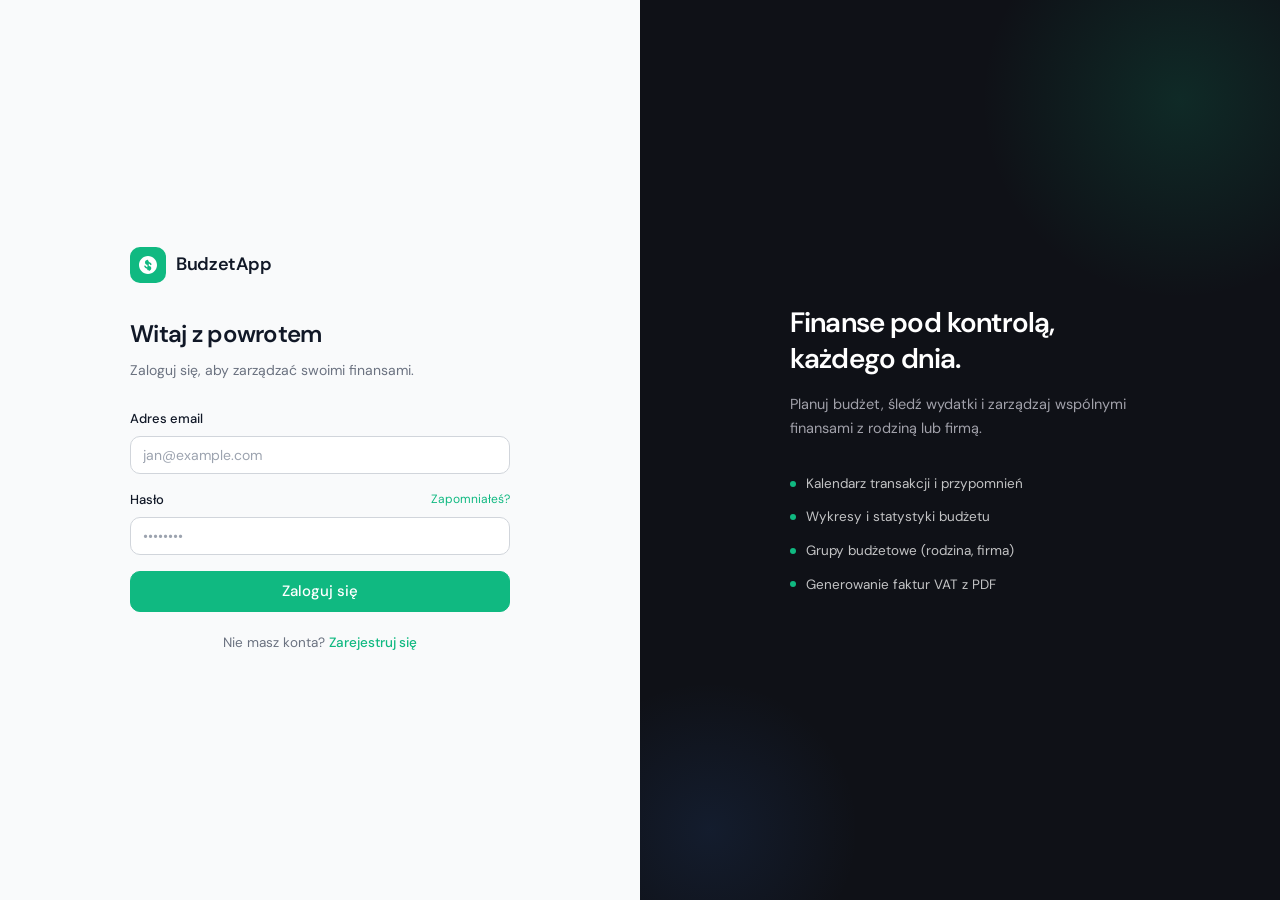
==== frontend/src/pages/budget.html @ df69fbf4 "Fix Redis, add Resend email, verify code flow, auth improvements" ====
<!DOCTYPE html>
<html lang="pl">
<head>
  <meta charset="UTF-8">
  <meta name="viewport" content="width=device-width, initial-scale=1.0">
  <title>Planer Budżetu — BudzetApp</title>
  <link rel="icon" href="data:,">
  <link rel="stylesheet" href="../css/main.css">
</head>
<body>
<div class="app-layout">
  <aside class="sidebar" id="sidebar"></aside>
  <main class="main-content">
    <div class="page-header">
      <div class="topbar">
        <div>
          <h1 class="page-title">Planer Budżetu</h1>
          <p class="page-subtitle" id="periodLabel">—</p>
        </div>
        <div class="topbar-actions">
          <select class="form-select" id="monthSel" style="width:auto;padding:7px 12px;font-size:13px"></select>
          <select class="form-select" id="yearSel"  style="width:auto;padding:7px 12px;font-size:13px"></select>
          <button class="btn btn-primary btn-sm" id="addTxBtn">+ Dodaj transakcję</button>
        </div>
      </div>
    </div>

    <div class="page-body page-enter">
      <!-- Summary row -->
      <div class="grid-3 mb-4">
        <div class="metric-card">
          <div class="metric-label">Przychody</div>
          <div class="metric-value positive" id="mIncome">—</div>
        </div>
        <div class="metric-card">
          <div class="metric-label">Wydatki</div>
          <div class="metric-value" id="mExpense">—</div>
        </div>
        <div class="metric-card">
          <div class="metric-label">Bilans</div>
          <div class="metric-value" id="mBalance">—</div>
        </div>
      </div>

      <div style="display:grid;grid-template-columns:1fr 280px;gap:16px;align-items:start">

        <!-- Transactions table -->
        <div class="card" style="padding:0;overflow:hidden">
          <div style="padding:16px 20px;display:flex;align-items:center;justify-content:space-between;border-bottom:1px solid var(--border)">
            <span class="card-title" style="margin:0">Transakcje</span>
            <div style="display:flex;gap:8px">
              <select class="form-select" id="filterType" style="width:auto;padding:6px 10px;font-size:12.5px">
                <option value="">Wszystkie</option>
                <option value="income">Przychody</option>
                <option value="expense">Wydatki</option>
              </select>
            </div>
          </div>
          <div class="table-wrapper">
            <table>
              <thead>
                <tr>
                  <th>Tytuł</th>
                  <th>Kategoria</th>
                  <th>Data</th>
                  <th style="text-align:right">Kwota</th>
                  <th></th>
                </tr>
              </thead>
              <tbody id="txTableBody">
                <tr><td colspan="5"><div class="loading-overlay"><div class="spinner"></div></div></td></tr>
              </tbody>
            </table>
          </div>
          <div id="txPagination" style="padding:12px 20px;border-top:1px solid var(--border);display:flex;align-items:center;justify-content:space-between;font-size:12.5px;color:var(--text-muted)"></div>
        </div>

        <!-- Right sidebar -->
        <div style="display:flex;flex-direction:column;gap:16px">

          <!-- Category chart -->
          <div class="card">
            <div class="card-title">Wydatki wg kategorii</div>
            <div id="catChart"></div>
          </div>

          <!-- Recurring -->
          <div class="card">
            <div style="display:flex;align-items:center;justify-content:space-between;margin-bottom:12px">
              <span class="card-title" style="margin:0">Cykliczne</span>
            </div>
            <div id="recurringList">
              <div class="loading-overlay" style="padding:20px"><div class="spinner"></div></div>
            </div>
          </div>

        </div>
      </div>
    </div>
  </main>
</div>

<!-- Transaction Modal (reuse from dashboard structure) -->
<div class="modal-overlay hidden" id="txModal">
  <div class="modal">
    <div class="modal-header">
      <span class="modal-title" id="txModalTitle">Nowa transakcja</span>
      <div class="modal-close" id="txModalClose">
        <svg viewBox="0 0 20 20" fill="currentColor"><path d="M6.28 5.22a.75.75 0 00-1.06 1.06L8.94 10l-3.72 3.72a.75.75 0 101.06 1.06L10 11.06l3.72 3.72a.75.75 0 101.06-1.06L11.06 10l3.72-3.72a.75.75 0 00-1.06-1.06L10 8.94 6.28 5.22z"/></svg>
      </div>
    </div>
    <form id="txForm">
      <div style="display:grid;grid-template-columns:1fr 1fr;gap:8px;margin-bottom:14px">
        <label style="cursor:pointer">
          <input type="radio" name="type" value="expense" checked style="display:none" id="typeExpense">
          <div id="typeBtnExpense" style="padding:9px;border-radius:var(--radius);border:2px solid var(--red);background:var(--red-light);color:var(--red-text);text-align:center;font-size:13px;font-weight:500">Wydatek</div>
        </label>
        <label style="cursor:pointer">
          <input type="radio" name="type" value="income" style="display:none" id="typeIncome">
          <div id="typeBtnIncome" style="padding:9px;border-radius:var(--radius);border:2px solid var(--border);background:white;color:var(--text-secondary);text-align:center;font-size:13px;font-weight:500">Przychód</div>
        </label>
      </div>
      <div style="display:flex;flex-direction:column;gap:11px">
        <div class="form-group">
          <label class="form-label">Tytuł</label>
          <input class="form-input" id="txTitle" type="text" required>
        </div>
        <div style="display:grid;grid-template-columns:1fr 1fr;gap:10px">
          <div class="form-group">
            <label class="form-label">Kwota</label>
            <div class="input-group">
              <input class="form-input" id="txAmount" type="number" min="0" step="0.01" style="text-align:right">
              <span class="input-group-suffix">PLN</span>
            </div>
          </div>
          <div class="form-group">
            <label class="form-label">Data</label>
            <input class="form-input" id="txDate" type="date">
          </div>
        </div>
        <div class="form-group">
          <label class="form-label">Kategoria</label>
          <select class="form-select" id="txCategory"><option value="">Bez kategorii</option></select>
        </div>
        <div class="form-group">
          <label class="form-label">Opis</label>
          <textarea class="form-textarea" id="txDesc" rows="2"></textarea>
        </div>
      </div>
      <div class="modal-footer">
        <button type="button" class="btn btn-danger btn-sm hidden" id="txDeleteBtn">Usuń</button>
        <button type="button" class="btn btn-secondary btn-sm" id="txCancelBtn">Anuluj</button>
        <button type="submit" class="btn btn-primary btn-sm" id="txSaveBtn">Zapisz</button>
      </div>
    </form>
  </div>
</div>

<script type="module">
import { renderSidebar } from '../js/sidebar.js';
import { txApi, budgetApi, categoriesApi, Auth } from '../js/api.js';
import {
  formatCurrency, formatDateShort, openModal, closeModal,
  setLoading, showSuccess, showError, confirmDialog, currentPeriod
} from '../js/utils.js';

if (!Auth.isLoggedIn()) { window.location.href = 'login.html'; }
renderSidebar('budget.html');

const { year: curYear, month: curMonth } = currentPeriod();
let page = 1, totalPages = 1;
let editingId = null;
let categories = [];

// ── Period selectors ─────────────────────────────────────────────
const monthSel = document.getElementById('monthSel');
const yearSel  = document.getElementById('yearSel');
const MONTHS   = ['Styczeń','Luty','Marzec','Kwiecień','Maj','Czerwiec',
                  'Lipiec','Sierpień','Wrzesień','Październik','Listopad','Grudzień'];

MONTHS.forEach((m, i) => {
  const o = new Option(m, i+1);
  if (i+1 === curMonth) o.selected = true;
  monthSel.appendChild(o);
});
for (let y = curYear; y >= curYear - 4; y--) {
  const o = new Option(y, y);
  if (y === curYear) o.selected = true;
  yearSel.appendChild(o);
}

monthSel.addEventListener('change', () => { page = 1; loadAll(); });
yearSel.addEventListener('change',  () => { page = 1; loadAll(); });
document.getElementById('filterType').addEventListener('change', () => { page = 1; loadAll(); });

function getParams() {
  return { year: +yearSel.value, month: +monthSel.value };
}

// ── Load data ────────────────────────────────────────────────────
async function loadAll() {
  const p = getParams();
  document.getElementById('periodLabel').textContent =
    `${MONTHS[p.month-1]} ${p.year}`;

  const type = document.getElementById('filterType').value;
  const txParams = { ...p, page, per_page: 20, ...(type && { type }) };

  const [summary, txs, cats, recurring] = await Promise.allSettled([
    budgetApi.summary(p),
    txApi.list(txParams),
    budgetApi.byCategory({ ...p, type: 'expense' }),
    budgetApi.recurring(),
  ]);

  if (summary.status   === 'fulfilled') renderMetrics(summary.value);
  if (txs.status       === 'fulfilled') renderTable(txs.value);
  if (cats.status      === 'fulfilled') renderCatChart(cats.value);
  if (recurring.status === 'fulfilled') renderRecurring(recurring.value);
}

function renderMetrics(s) {
  document.getElementById('mIncome').textContent  = formatCurrency(s.income_total);
  document.getElementById('mExpense').textContent = formatCurrency(s.expense_total);
  const b = document.getElementById('mBalance');
  b.textContent = formatCurrency(s.balance);
  b.className   = `metric-value ${s.balance >= 0 ? 'positive' : 'negative'}`;
}

function renderTable({ items, total, pages: tp }) {
  totalPages = tp || 1;
  const tbody = document.getElementById('txTableBody');
  if (!items?.length) {
    tbody.innerHTML = `<tr><td colspan="5"><div class="empty-state"><p class="empty-title">Brak transakcji</p><p class="empty-desc">Dodaj pierwszą transakcję w tym okresie.</p></div></td></tr>`;
    document.getElementById('txPagination').innerHTML = '';
    return;
  }
  tbody.innerHTML = items.map(tx => `
    <tr>
      <td>
        <div style="font-weight:500;font-size:13.5px">${tx.title}</div>
        ${tx.description ? `<div style="font-size:11.5px;color:var(--text-muted)">${tx.description}</div>` : ''}
        ${tx.is_recurring ? '<span class="badge badge-blue" style="font-size:10px;margin-top:2px">↺ cykliczna</span>' : ''}
      </td>
      <td><span style="font-size:12.5px;color:var(--text-secondary)">—</span></td>
      <td style="color:var(--text-secondary);font-size:12.5px">${formatDateShort(tx.date)}</td>
      <td class="cell-number" style="color:${tx.type === 'income' ? 'var(--green)' : 'var(--red)'}">
        ${tx.type === 'income' ? '+' : '-'}${formatCurrency(tx.amount)}
      </td>
      <td style="text-align:right">
        <button class="btn btn-ghost btn-icon btn-sm" onclick="editTx(${tx.id})" title="Edytuj">
          <svg width="14" height="14" viewBox="0 0 20 20" fill="currentColor"><path d="M5.433 13.917l1.262-3.155A4 4 0 017.58 9.42l6.92-6.918a2.121 2.121 0 013 3l-6.92 6.918c-.383.383-.84.685-1.343.886l-3.154 1.262a.5.5 0 01-.65-.65z"/><path d="M3.5 5.75c0-.69.56-1.25 1.25-1.25H10A.75.75 0 0010 3H4.75A2.75 2.75 0 002 5.75v9.5A2.75 2.75 0 004.75 18h9.5A2.75 2.75 0 0017 15.25V10a.75.75 0 00-1.5 0v5.25c0 .69-.56 1.25-1.25 1.25h-9.5c-.69 0-1.25-.56-1.25-1.25v-9.5z"/></svg>
        </button>
      </td>
    </tr>`).join('');

  document.getElementById('txPagination').innerHTML = `
    <span>Łącznie: <strong>${total}</strong></span>
    <div style="display:flex;gap:6px">
      <button class="btn btn-secondary btn-sm" onclick="changePage(-1)" ${page <= 1 ? 'disabled' : ''}>← Poprz.</button>
      <span style="padding:0 8px;line-height:28px">${page} / ${totalPages}</span>
      <button class="btn btn-secondary btn-sm" onclick="changePage(1)" ${page >= totalPages ? 'disabled' : ''}>Nast. →</button>
    </div>`;
}

window.changePage = (dir) => { page = Math.max(1, Math.min(totalPages, page + dir)); loadAll(); };

function renderCatChart(items) {
  const el = document.getElementById('catChart');
  if (!items?.length) { el.innerHTML = '<p class="text-muted text-sm">Brak wydatków</p>'; return; }
  el.innerHTML = items.slice(0,5).map(c => `
    <div style="margin-bottom:10px">
      <div style="display:flex;justify-content:space-between;margin-bottom:3px">
        <span style="font-size:12px;font-weight:500">${c.name}</span>
        <span style="font-size:11.5px;font-family:var(--font-mono);color:var(--text-secondary)">${formatCurrency(c.total)}</span>
      </div>
      <div class="progress-bar">
        <div class="progress-fill" style="width:${c.pct}%;background:${c.color||'var(--accent)'}"></div>
      </div>
    </div>`).join('');
}

function renderRecurring(items) {
  const el = document.getElementById('recurringList');
  if (!items?.length) { el.innerHTML = '<p class="text-muted text-sm">Brak cyklicznych</p>'; return; }
  el.innerHTML = items.slice(0,5).map(tx => `
    <div class="tx-item">
      <div style="flex:1;min-width:0">
        <div style="font-size:13px;font-weight:500;truncate">${tx.title}</div>
        <div style="font-size:11px;color:var(--text-muted)">${tx.recurrence_rule || 'cykliczna'}</div>
      </div>
      <div style="font-family:var(--font-mono);font-size:13px;color:${tx.type==='income'?'var(--green)':'var(--red)'}">
        ${formatCurrency(tx.amount)}
      </div>
    </div>`).join('');
}

// ── Categories for modal ──────────────────────────────────────────
async function loadCats() {
  try {
    categories = await categoriesApi.list();
    const sel = document.getElementById('txCategory');
    sel.innerHTML = '<option value="">Bez kategorii</option>' +
      categories.map(c => `<option value="${c.id}">${c.name}</option>`).join('');
  } catch {}
}

// ── Modal ─────────────────────────────────────────────────────────
const txModal = document.getElementById('txModal');
document.getElementById('addTxBtn').addEventListener('click', () => {
  editingId = null;
  document.getElementById('txModalTitle').textContent = 'Nowa transakcja';
  document.getElementById('txForm').reset();
  document.getElementById('txDeleteBtn').classList.add('hidden');
  document.getElementById('txDate').value = new Date().toISOString().slice(0,10);
  loadCats();
  openModal(txModal);
});

document.getElementById('txModalClose').addEventListener('click', () => closeModal(txModal));
document.getElementById('txCancelBtn').addEventListener('click',  () => closeModal(txModal));
txModal.addEventListener('click', e => { if (e.target === txModal) closeModal(txModal); });

window.editTx = async (id) => {
  editingId = id;
  await loadCats();
  try {
    const tx = (await txApi.list({ per_page: 1000 })).items?.find(t => t.id === id);
    if (!tx) return;
    document.getElementById('txModalTitle').textContent = 'Edytuj transakcję';
    document.getElementById('txTitle').value  = tx.title;
    document.getElementById('txAmount').value = tx.amount;
    document.getElementById('txDate').value   = tx.date?.slice(0,10) || '';
    document.getElementById('txDesc').value   = tx.description || '';
    document.getElementById('txCategory').value = tx.category_id || '';
    document.getElementById(tx.type === 'income' ? 'typeIncome' : 'typeExpense').checked = true;
    document.getElementById('txDeleteBtn').classList.remove('hidden');
    openModal(txModal);
  } catch {}
};

document.getElementById('txDeleteBtn').addEventListener('click', async () => {
  if (!editingId) return;
  const ok = await confirmDialog('Czy na pewno chcesz usunąć tę transakcję?', 'Usuń transakcję');
  if (!ok) return;
  try {
    await txApi.delete(editingId);
    showSuccess('Transakcja usunięta');
    closeModal(txModal);
    loadAll();
  } catch (e) { showError(e.message); }
});

document.getElementById('txForm').addEventListener('submit', async e => {
  e.preventDefault();
  const btn = document.getElementById('txSaveBtn');
  const type = document.querySelector('input[name="type"]:checked').value;
  const payload = {
    title: document.getElementById('txTitle').value.trim(),
    amount: document.getElementById('txAmount').value,
    type,
    date: document.getElementById('txDate').value || new Date().toISOString(),
    category_id: document.getElementById('txCategory').value || null,
    description: document.getElementById('txDesc').value.trim(),
  };
  if (!payload.title || !payload.amount) { showError('Wypełnij wymagane pola.'); return; }

  setLoading(btn, true);
  try {
    if (editingId) {
      await txApi.update(editingId, payload);
      showSuccess('Zaktualizowano!');
    } else {
      await txApi.create(payload);
      showSuccess('Dodano transakcję!');
    }
    closeModal(txModal);
    loadAll();
  } catch (err) { showError(err.message || 'Błąd zapisu'); }
  finally { setLoading(btn, false); }
});

// Type toggle
document.querySelectorAll('input[name="type"]').forEach(r => {
  r.addEventListener('change', () => {
    const ie = document.getElementById('typeExpense').checked;
    document.getElementById('typeBtnExpense').style.cssText = `padding:9px;border-radius:var(--radius);text-align:center;font-size:13px;font-weight:500;${ie?'border:2px solid var(--red);background:var(--red-light);color:var(--red-text)':'border:2px solid var(--border);background:white;color:var(--text-secondary)'}`;
    document.getElementById('typeBtnIncome').style.cssText  = `padding:9px;border-radius:var(--radius);text-align:center;font-size:13px;font-weight:500;${!ie?'border:2px solid var(--green);background:var(--green-light);color:var(--green-text)':'border:2px solid var(--border);background:white;color:var(--text-secondary)'}`;
  });
});

loadAll();
</script>
</body>
</html>
---- frontend/src/css/main.css ----
/* ============================================================
   BudzetApp — Design System
   Aesthetic: Refined dark sidebar + clean content
   Font: DM Sans (body) + DM Mono (numbers)
   ============================================================ */

@import url('https://fonts.googleapis.com/css2?family=DM+Sans:ital,opsz,wght@0,9..40,300;0,9..40,400;0,9..40,500;0,9..40,600;1,9..40,400&family=DM+Mono:wght@400;500&display=swap');

/* ── Variables ─────────────────────────────────────────────── */
:root {
  /* Sidebar */
  --sidebar-bg:       #0f1117;
  --sidebar-border:   rgba(255,255,255,0.07);
  --sidebar-text:     #a1a1aa;
  --sidebar-hover:    rgba(255,255,255,0.06);
  --sidebar-active:   rgba(16,185,129,0.15);
  --sidebar-active-text: #10b981;
  --sidebar-width:    224px;

  /* Content */
  --bg:               #f9fafb;
  --bg-card:          #ffffff;
  --bg-hover:         #f3f4f6;
  --bg-input:         #ffffff;

  /* Text */
  --text-primary:     #111827;
  --text-secondary:   #6b7280;
  --text-muted:       #9ca3af;
  --text-inverse:     #ffffff;

  /* Accent — emerald */
  --accent:           #10b981;
  --accent-hover:     #059669;
  --accent-light:     #d1fae5;
  --accent-text:      #065f46;

  /* Semantic */
  --green:            #10b981;
  --green-light:      #d1fae5;
  --green-text:       #065f46;
  --red:              #ef4444;
  --red-light:        #fee2e2;
  --red-text:         #991b1b;
  --amber:            #f59e0b;
  --amber-light:      #fef3c7;
  --amber-text:       #92400e;
  --blue:             #3b82f6;
  --blue-light:       #dbeafe;
  --blue-text:        #1e40af;

  /* Borders */
  --border:           #e5e7eb;
  --border-strong:    #d1d5db;

  /* Shadows */
  --shadow-sm:        0 1px 3px rgba(0,0,0,0.08), 0 1px 2px rgba(0,0,0,0.04);
  --shadow-md:        0 4px 6px rgba(0,0,0,0.07), 0 2px 4px rgba(0,0,0,0.04);
  --shadow-lg:        0 10px 25px rgba(0,0,0,0.1), 0 4px 10px rgba(0,0,0,0.05);

  /* Radius */
  --radius-sm:        6px;
  --radius:           10px;
  --radius-lg:        14px;
  --radius-xl:        20px;
  --radius-full:      9999px;

  /* Transitions */
  --transition:       all 0.18s cubic-bezier(0.4, 0, 0.2, 1);
  --transition-slow:  all 0.3s cubic-bezier(0.4, 0, 0.2, 1);

  /* Fonts */
  --font-body:        'DM Sans', sans-serif;
  --font-mono:        'DM Mono', 'Courier New', monospace;
}

/* ── Reset ─────────────────────────────────────────────────── */
*, *::before, *::after { box-sizing: border-box; margin: 0; padding: 0; }
html { font-size: 16px; -webkit-font-smoothing: antialiased; }
body {
  font-family: var(--font-body);
  background: var(--bg);
  color: var(--text-primary);
  line-height: 1.6;
  min-height: 100vh;
}
a { color: inherit; text-decoration: none; }
button { font-family: inherit; cursor: pointer; border: none; background: none; }
input, textarea, select { font-family: inherit; }
ul, ol { list-style: none; }
img { display: block; max-width: 100%; }

/* ── App Layout ─────────────────────────────────────────────── */
.app-layout {
  display: flex;
  min-height: 100vh;
}

/* ── Sidebar ─────────────────────────────────────────────────── */
.sidebar {
  width: var(--sidebar-width);
  background: var(--sidebar-bg);
  border-right: 1px solid var(--sidebar-border);
  display: flex;
  flex-direction: column;
  position: fixed;
  top: 0; left: 0;
  height: 100vh;
  z-index: 100;
  overflow-y: auto;
  transition: transform 0.25s ease;
}

.sidebar-logo {
  padding: 20px 20px 16px;
  border-bottom: 1px solid var(--sidebar-border);
}

.sidebar-logo-mark {
  display: flex;
  align-items: center;
  gap: 10px;
}

.sidebar-logo-icon {
  width: 32px; height: 32px;
  background: var(--accent);
  border-radius: 8px;
  display: flex; align-items: center; justify-content: center;
  flex-shrink: 0;
}

.sidebar-logo-icon svg { width: 18px; height: 18px; color: white; }

.sidebar-logo-text {
  font-size: 15px;
  font-weight: 600;
  color: white;
  letter-spacing: -0.01em;
}

.sidebar-logo-sub {
  font-size: 11px;
  color: var(--sidebar-text);
  margin-top: 1px;
}

.sidebar-nav {
  flex: 1;
  padding: 12px 10px;
  display: flex;
  flex-direction: column;
  gap: 2px;
}

.sidebar-section-label {
  font-size: 10px;
  font-weight: 600;
  letter-spacing: 0.08em;
  text-transform: uppercase;
  color: rgba(255,255,255,0.25);
  padding: 12px 10px 4px;
}

.nav-item {
  display: flex;
  align-items: center;
  gap: 10px;
  padding: 9px 10px;
  border-radius: var(--radius-sm);
  color: var(--sidebar-text);
  font-size: 13.5px;
  font-weight: 400;
  transition: var(--transition);
  cursor: pointer;
  position: relative;
}

.nav-item:hover {
  background: var(--sidebar-hover);
  color: rgba(255,255,255,0.85);
}

.nav-item.active {
  background: var(--sidebar-active);
  color: var(--sidebar-active-text);
  font-weight: 500;
}

.nav-item.active::before {
  content: '';
  position: absolute;
  left: 0; top: 4px; bottom: 4px;
  width: 3px;
  background: var(--accent);
  border-radius: 0 3px 3px 0;
}

.nav-icon {
  width: 18px; height: 18px;
  flex-shrink: 0;
  opacity: 0.7;
}

.nav-item.active .nav-icon,
.nav-item:hover .nav-icon { opacity: 1; }

.nav-badge {
  margin-left: auto;
  background: var(--accent);
  color: white;
  font-size: 10px;
  font-weight: 600;
  padding: 1px 6px;
  border-radius: var(--radius-full);
  min-width: 18px;
  text-align: center;
}

/* Sidebar footer */
.sidebar-footer {
  padding: 12px 10px;
  border-top: 1px solid var(--sidebar-border);
}

.sidebar-user {
  display: flex;
  align-items: center;
  gap: 10px;
  padding: 8px 10px;
  border-radius: var(--radius-sm);
  cursor: pointer;
  transition: var(--transition);
}

.sidebar-user:hover { background: var(--sidebar-hover); }

.avatar {
  width: 32px; height: 32px;
  border-radius: 50%;
  background: var(--accent);
  color: white;
  font-size: 12px;
  font-weight: 600;
  display: flex; align-items: center; justify-content: center;
  flex-shrink: 0;
  font-family: var(--font-body);
}

.avatar-lg {
  width: 44px; height: 44px;
  font-size: 16px;
}

.sidebar-user-info { flex: 1; min-width: 0; }

.sidebar-user-name {
  font-size: 13px;
  font-weight: 500;
  color: white;
  white-space: nowrap;
  overflow: hidden;
  text-overflow: ellipsis;
}

.sidebar-user-role {
  font-size: 11px;
  color: var(--sidebar-text);
}

/* ── Main Content ────────────────────────────────────────────── */
.main-content {
  flex: 1;
  margin-left: var(--sidebar-width);
  min-height: 100vh;
  display: flex;
  flex-direction: column;
}

.page-header {
  padding: 28px 32px 0;
}

.page-title {
  font-size: 22px;
  font-weight: 600;
  color: var(--text-primary);
  letter-spacing: -0.02em;
}

.page-subtitle {
  font-size: 13.5px;
  color: var(--text-secondary);
  margin-top: 2px;
}

.page-body {
  padding: 24px 32px 40px;
  flex: 1;
}

/* ── Cards ───────────────────────────────────────────────────── */
.card {
  background: var(--bg-card);
  border: 1px solid var(--border);
  border-radius: var(--radius-lg);
  padding: 20px;
  box-shadow: var(--shadow-sm);
}

.card-title {
  font-size: 13px;
  font-weight: 600;
  color: var(--text-primary);
  margin-bottom: 16px;
  letter-spacing: -0.01em;
}

/* Metric cards */
.metric-card {
  background: var(--bg-card);
  border: 1px solid var(--border);
  border-radius: var(--radius-lg);
  padding: 18px 20px;
  box-shadow: var(--shadow-sm);
}

.metric-label {
  font-size: 12px;
  font-weight: 500;
  color: var(--text-secondary);
  letter-spacing: 0.02em;
  text-transform: uppercase;
}

.metric-value {
  font-family: var(--font-mono);
  font-size: 26px;
  font-weight: 500;
  color: var(--text-primary);
  margin-top: 6px;
  letter-spacing: -0.02em;
}

.metric-value.positive { color: var(--green); }
.metric-value.negative { color: var(--red); }

.metric-delta {
  font-size: 12px;
  margin-top: 6px;
  display: flex;
  align-items: center;
  gap: 4px;
}

.metric-delta.up   { color: var(--green-text); }
.metric-delta.down { color: var(--red-text); }
.metric-delta.neutral { color: var(--text-muted); }

/* ── Grid ───────────────────────────────────────────────────── */
.grid-2 { display: grid; grid-template-columns: repeat(2, minmax(0,1fr)); gap: 16px; }
.grid-3 { display: grid; grid-template-columns: repeat(3, minmax(0,1fr)); gap: 16px; }
.grid-4 { display: grid; grid-template-columns: repeat(4, minmax(0,1fr)); gap: 16px; }
.grid-auto { display: grid; grid-template-columns: repeat(auto-fit, minmax(200px,1fr)); gap: 16px; }

/* ── Buttons ────────────────────────────────────────────────── */
.btn {
  display: inline-flex;
  align-items: center;
  gap: 7px;
  padding: 9px 16px;
  border-radius: var(--radius);
  font-size: 13.5px;
  font-weight: 500;
  transition: var(--transition);
  cursor: pointer;
  border: 1px solid transparent;
  line-height: 1;
  white-space: nowrap;
  font-family: var(--font-body);
}

.btn:active { transform: scale(0.98); }

.btn-primary {
  background: var(--accent);
  color: white;
  border-color: var(--accent);
}
.btn-primary:hover { background: var(--accent-hover); border-color: var(--accent-hover); }

.btn-secondary {
  background: white;
  color: var(--text-primary);
  border-color: var(--border-strong);
}
.btn-secondary:hover { background: var(--bg-hover); }

.btn-danger {
  background: var(--red-light);
  color: var(--red-text);
  border-color: transparent;
}
.btn-danger:hover { background: #fca5a5; }

.btn-ghost {
  background: transparent;
  color: var(--text-secondary);
}
.btn-ghost:hover { background: var(--bg-hover); color: var(--text-primary); }

.btn-sm { padding: 6px 12px; font-size: 12.5px; border-radius: var(--radius-sm); }
.btn-lg { padding: 12px 22px; font-size: 15px; }
.btn-full { width: 100%; justify-content: center; }
.btn-icon { padding: 8px; border-radius: var(--radius-sm); }

.btn svg { width: 15px; height: 15px; }

/* ── Forms ──────────────────────────────────────────────────── */
.form-group { display: flex; flex-direction: column; gap: 6px; }
.form-label {
  font-size: 13px;
  font-weight: 500;
  color: var(--text-primary);
}
.form-label .required { color: var(--red); margin-left: 2px; }

.form-input,
.form-select,
.form-textarea {
  width: 100%;
  padding: 9px 12px;
  border: 1px solid var(--border-strong);
  border-radius: var(--radius);
  font-size: 14px;
  font-family: var(--font-body);
  color: var(--text-primary);
  background: var(--bg-input);
  transition: var(--transition);
  outline: none;
  appearance: none;
}

.form-input:focus,
.form-select:focus,
.form-textarea:focus {
  border-color: var(--accent);
  box-shadow: 0 0 0 3px rgba(16,185,129,0.12);
}

.form-input::placeholder { color: var(--text-muted); }
.form-textarea { resize: vertical; min-height: 80px; }
.form-hint { font-size: 12px; color: var(--text-muted); }
.form-error { font-size: 12px; color: var(--red); }

/* Amount input with currency */
.input-group {
  display: flex;
  border: 1px solid var(--border-strong);
  border-radius: var(--radius);
  overflow: hidden;
  transition: var(--transition);
}
.input-group:focus-within {
  border-color: var(--accent);
  box-shadow: 0 0 0 3px rgba(16,185,129,0.12);
}
.input-group-prefix,
.input-group-suffix {
  padding: 9px 12px;
  background: var(--bg);
  color: var(--text-secondary);
  font-size: 13px;
  border-right: 1px solid var(--border);
  display: flex; align-items: center;
  white-space: nowrap;
}
.input-group-suffix { border-right: none; border-left: 1px solid var(--border); }
.input-group .form-input {
  border: none;
  border-radius: 0;
  box-shadow: none;
}
.input-group .form-input:focus { box-shadow: none; }

/* ── Tables ─────────────────────────────────────────────────── */
.table-wrapper { overflow-x: auto; }
table { width: 100%; border-collapse: collapse; }
thead th {
  padding: 10px 12px;
  text-align: left;
  font-size: 11.5px;
  font-weight: 600;
  text-transform: uppercase;
  letter-spacing: 0.06em;
  color: var(--text-secondary);
  border-bottom: 1px solid var(--border);
}
tbody td {
  padding: 12px;
  font-size: 13.5px;
  border-bottom: 1px solid var(--bg);
  vertical-align: middle;
}
tbody tr:last-child td { border-bottom: none; }
tbody tr:hover td { background: var(--bg); }
tbody tr { transition: background 0.1s; }

/* Number cells */
.cell-number {
  font-family: var(--font-mono);
  font-size: 13px;
  text-align: right;
}

/* ── Badges / Pills ──────────────────────────────────────────── */
.badge {
  display: inline-flex;
  align-items: center;
  gap: 4px;
  padding: 3px 8px;
  border-radius: var(--radius-full);
  font-size: 11.5px;
  font-weight: 500;
  line-height: 1.4;
}

.badge-green  { background: var(--green-light);  color: var(--green-text); }
.badge-red    { background: var(--red-light);    color: var(--red-text); }
.badge-amber  { background: var(--amber-light);  color: var(--amber-text); }
.badge-blue   { background: var(--blue-light);   color: var(--blue-text); }
.badge-gray   { background: var(--bg); color: var(--text-secondary); border: 1px solid var(--border); }

/* ── Modal ──────────────────────────────────────────────────── */
.modal-overlay {
  position: fixed;
  inset: 0;
  background: rgba(0,0,0,0.45);
  z-index: 1000;
  display: flex;
  align-items: center;
  justify-content: center;
  padding: 20px;
  opacity: 0;
  transition: opacity 0.2s ease;
}

.modal-overlay.open { opacity: 1; }

.modal {
  background: white;
  border-radius: var(--radius-xl);
  padding: 24px;
  width: 100%;
  max-width: 480px;
  box-shadow: var(--shadow-lg);
  transform: translateY(12px) scale(0.98);
  transition: transform 0.2s ease;
  max-height: 90vh;
  overflow-y: auto;
}

.modal-overlay.open .modal { transform: translateY(0) scale(1); }

.modal-lg { max-width: 640px; }

.modal-header {
  display: flex;
  align-items: center;
  justify-content: space-between;
  margin-bottom: 20px;
}

.modal-title {
  font-size: 16px;
  font-weight: 600;
  letter-spacing: -0.02em;
}

.modal-close {
  width: 28px; height: 28px;
  border-radius: 50%;
  display: flex; align-items: center; justify-content: center;
  color: var(--text-secondary);
  transition: var(--transition);
  cursor: pointer;
}
.modal-close:hover { background: var(--bg-hover); color: var(--text-primary); }
.modal-close svg { width: 16px; height: 16px; }

.modal-footer {
  display: flex;
  gap: 10px;
  justify-content: flex-end;
  margin-top: 20px;
  padding-top: 16px;
  border-top: 1px solid var(--border);
}

/* ── Toast ──────────────────────────────────────────────────── */
.toast-container {
  position: fixed;
  bottom: 24px;
  right: 24px;
  z-index: 2000;
  display: flex;
  flex-direction: column;
  gap: 8px;
}

.toast {
  display: flex;
  align-items: center;
  gap: 10px;
  padding: 12px 16px;
  background: var(--sidebar-bg);
  color: white;
  border-radius: var(--radius);
  box-shadow: var(--shadow-lg);
  font-size: 13.5px;
  min-width: 260px;
  max-width: 360px;
  animation: toastIn 0.25s ease forwards;
  border-left: 3px solid var(--accent);
}

.toast.error  { border-left-color: var(--red); }
.toast.warning{ border-left-color: var(--amber); }
.toast.success{ border-left-color: var(--green); }

.toast-icon { width: 16px; height: 16px; flex-shrink: 0; }

@keyframes toastIn {
  from { transform: translateX(20px); opacity: 0; }
  to   { transform: translateX(0);    opacity: 1; }
}

@keyframes toastOut {
  to { transform: translateX(20px); opacity: 0; }
}

/* ── Page Transitions ────────────────────────────────────────── */
.page-enter {
  animation: pageEnter 0.22s ease forwards;
}

@keyframes pageEnter {
  from { opacity: 0; transform: translateY(8px); }
  to   { opacity: 1; transform: translateY(0); }
}

/* ── Empty State ─────────────────────────────────────────────── */
.empty-state {
  display: flex;
  flex-direction: column;
  align-items: center;
  justify-content: center;
  padding: 48px 20px;
  text-align: center;
  color: var(--text-muted);
}

.empty-icon {
  width: 48px; height: 48px;
  margin-bottom: 12px;
  opacity: 0.4;
}

.empty-title {
  font-size: 15px;
  font-weight: 500;
  color: var(--text-secondary);
  margin-bottom: 4px;
}

.empty-desc {
  font-size: 13px;
  max-width: 280px;
  margin-bottom: 20px;
}

/* ── Divider ─────────────────────────────────────────────────── */
.divider {
  height: 1px;
  background: var(--border);
  margin: 16px 0;
}

/* ── Loading Spinner ─────────────────────────────────────────── */
.spinner {
  width: 20px; height: 20px;
  border: 2px solid var(--border);
  border-top-color: var(--accent);
  border-radius: 50%;
  animation: spin 0.7s linear infinite;
  display: inline-block;
}

@keyframes spin { to { transform: rotate(360deg); } }

.loading-overlay {
  display: flex;
  align-items: center;
  justify-content: center;
  padding: 48px;
}

/* ── Topbar ──────────────────────────────────────────────────── */
.topbar {
  display: flex;
  align-items: center;
  justify-content: space-between;
  margin-bottom: 24px;
}

.topbar-actions {
  display: flex;
  align-items: center;
  gap: 10px;
}

/* ── Period Selector ──────────────────────────────────────────── */
.period-tabs {
  display: flex;
  background: var(--bg);
  border: 1px solid var(--border);
  border-radius: var(--radius);
  padding: 3px;
  gap: 2px;
}

.period-tab {
  padding: 5px 12px;
  border-radius: calc(var(--radius) - 2px);
  font-size: 12.5px;
  font-weight: 500;
  color: var(--text-secondary);
  cursor: pointer;
  transition: var(--transition);
}

.period-tab.active {
  background: white;
  color: var(--text-primary);
  box-shadow: var(--shadow-sm);
}

.period-tab:hover:not(.active) { color: var(--text-primary); }

/* ── Search ──────────────────────────────────────────────────── */
.search-box {
  position: relative;
}

.search-box svg {
  position: absolute;
  left: 10px;
  top: 50%;
  transform: translateY(-50%);
  width: 15px; height: 15px;
  color: var(--text-muted);
  pointer-events: none;
}

.search-box input {
  padding-left: 34px;
  min-width: 220px;
}

/* ── Transaction list item ────────────────────────────────────── */
.tx-item {
  display: flex;
  align-items: center;
  gap: 12px;
  padding: 10px 0;
  border-bottom: 1px solid var(--bg);
}
.tx-item:last-child { border-bottom: none; }

.tx-icon {
  width: 36px; height: 36px;
  border-radius: 10px;
  display: flex; align-items: center; justify-content: center;
  flex-shrink: 0;
  font-size: 16px;
}

.tx-info { flex: 1; min-width: 0; }
.tx-title { font-size: 13.5px; font-weight: 500; truncate; }
.tx-meta  { font-size: 12px; color: var(--text-muted); margin-top: 1px; }

.tx-amount {
  font-family: var(--font-mono);
  font-size: 14px;
  font-weight: 500;
  white-space: nowrap;
}

.tx-amount.income  { color: var(--green); }
.tx-amount.expense { color: var(--red); }

/* ── Mini bar chart ──────────────────────────────────────────── */
.bar-chart {
  display: flex;
  align-items: flex-end;
  gap: 5px;
  height: 64px;
}

.bar-group {
  flex: 1;
  display: flex;
  flex-direction: column;
  align-items: center;
  gap: 3px;
  height: 100%;
  justify-content: flex-end;
}

.bar-pair {
  display: flex;
  align-items: flex-end;
  gap: 2px;
  flex: 1;
  width: 100%;
  justify-content: center;
}

.bar {
  width: 8px;
  border-radius: 3px 3px 0 0;
  min-height: 2px;
  transition: height 0.4s ease;
}
.bar.income  { background: var(--green); }
.bar.expense { background: var(--red); opacity: 0.7; }

.bar-label {
  font-size: 9px;
  color: var(--text-muted);
  text-align: center;
}

/* ── Progress bar ───────────────────────────────────────────── */
.progress-bar {
  height: 6px;
  background: var(--bg);
  border-radius: var(--radius-full);
  overflow: hidden;
}
.progress-fill {
  height: 100%;
  border-radius: var(--radius-full);
  transition: width 0.5s ease;
}

/* ── Responsive ──────────────────────────────────────────────── */
@media (max-width: 768px) {
  .sidebar {
    transform: translateX(-100%);
  }
  .sidebar.open {
    transform: translateX(0);
  }
  .main-content {
    margin-left: 0;
  }
  .page-body { padding: 16px; }
  .page-header { padding: 20px 16px 0; }
  .grid-4 { grid-template-columns: repeat(2, 1fr); }
  .grid-3 { grid-template-columns: repeat(1, 1fr); }
}

/* ── Scrollbar ────────────────────────────────────────────────── */
::-webkit-scrollbar { width: 6px; height: 6px; }
::-webkit-scrollbar-track { background: transparent; }
::-webkit-scrollbar-thumb { background: var(--border-strong); border-radius: 3px; }
::-webkit-scrollbar-thumb:hover { background: var(--text-muted); }

/* ── Utility ─────────────────────────────────────────────────── */
.flex { display: flex; }
.flex-1 { flex: 1; }
.items-center { align-items: center; }
.justify-between { justify-content: space-between; }
.gap-2 { gap: 8px; }
.gap-3 { gap: 12px; }
.gap-4 { gap: 16px; }
.mt-2 { margin-top: 8px; }
.mt-4 { margin-top: 16px; }
.mt-6 { margin-top: 24px; }
.mb-4 { margin-bottom: 16px; }
.text-sm { font-size: 12.5px; }
.text-muted { color: var(--text-muted); }
.text-right { text-align: right; }
.font-mono { font-family: var(--font-mono); }
.font-medium { font-weight: 500; }
.truncate { overflow: hidden; text-overflow: ellipsis; white-space: nowrap; }
.hidden { display: none !important; }
.sr-only { position: absolute; width: 1px; height: 1px; overflow: hidden; clip: rect(0,0,0,0); }
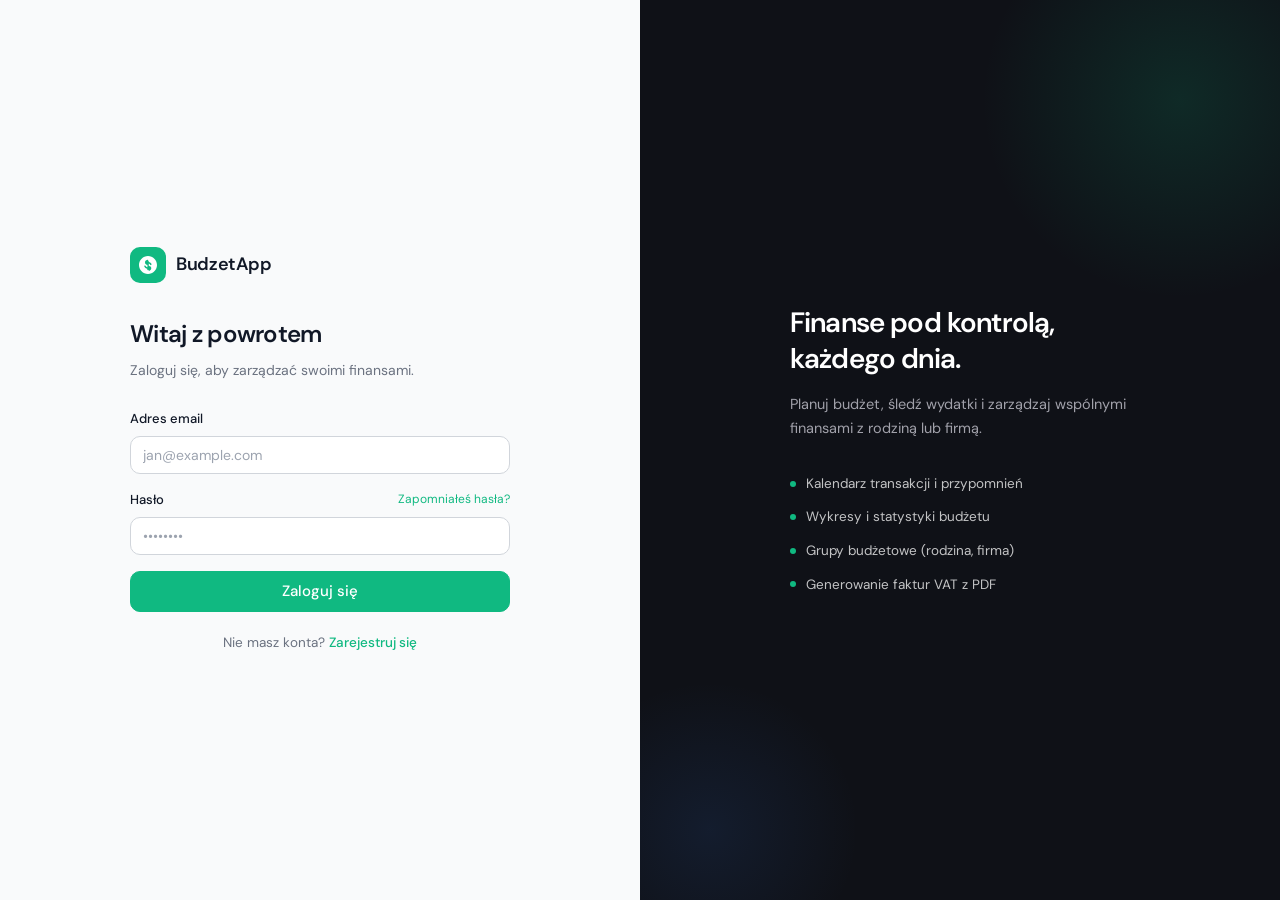
==== commit f4202d29: "Cleanup: remove old archives, update README, security hardening" ====
--- a/frontend/src/pages/budget.html
+++ b/frontend/src/pages/budget.html
@@ -4,8 +4,9 @@
   <meta charset="UTF-8">
   <meta name="viewport" content="width=device-width, initial-scale=1.0">
   <title>Planer Budżetu — BudzetApp</title>
-  <link rel="icon" href="data:,">
+  <link rel="icon" href="../favicon.svg" type="image/svg+xml">
   <link rel="stylesheet" href="../css/main.css">
+  <script src="../js/init.js"></script>
 </head>
 <body>
 <div class="app-layout">
@@ -97,6 +98,8 @@
         </div>
       </div>
     </div>
+
+    <footer style="padding:14px 32px;font-size:11.5px;color:var(--text-muted);border-top:1px solid var(--border);margin-top:auto;text-align:center">⚠️ Projekt edukacyjny — twórcy nie ponoszą odpowiedzialności za szkody wyrządzone poprzez użytkowanie tej aplikacji.</footer>
   </main>
 </div>
 
@@ -145,6 +148,26 @@
         <div class="form-group">
           <label class="form-label">Opis</label>
           <textarea class="form-textarea" id="txDesc" rows="2"></textarea>
+        </div>
+        <!-- Cykliczne -->
+        <label style="display:flex;align-items:center;gap:8px;cursor:pointer;font-size:13.5px;color:var(--text-secondary)">
+          <input type="checkbox" id="txRecurring">
+          <span>Transakcja cykliczna</span>
+        </label>
+        <div id="recurringOpts" style="display:none;display:grid;grid-template-columns:1fr 1fr;gap:10px">
+          <div class="form-group">
+            <label class="form-label">Częstotliwość</label>
+            <select class="form-select" id="txRecurrenceRule">
+              <option value="monthly">Miesięczna</option>
+              <option value="weekly">Tygodniowa</option>
+              <option value="yearly">Roczna</option>
+              <option value="daily">Codzienna</option>
+            </select>
+          </div>
+          <div class="form-group">
+            <label class="form-label">Godzina wykonania</label>
+            <input class="form-input" type="time" id="txRecurrenceTime" value="09:00">
+          </div>
         </div>
       </div>
       <div class="modal-footer">
@@ -289,11 +312,29 @@
         <div style="font-size:13px;font-weight:500;truncate">${tx.title}</div>
         <div style="font-size:11px;color:var(--text-muted)">${tx.recurrence_rule || 'cykliczna'}</div>
       </div>
-      <div style="font-family:var(--font-mono);font-size:13px;color:${tx.type==='income'?'var(--green)':'var(--red)'}">
-        ${formatCurrency(tx.amount)}
+      <div style="display:flex;align-items:center;gap:8px">
+        <div style="font-family:var(--font-mono);font-size:13px;color:${tx.type==='income'?'var(--green)':'var(--red)'}">
+          ${formatCurrency(tx.amount)}
+        </div>
+        <button class="btn btn-ghost btn-icon btn-sm" title="Usuń cykliczność"
+          onclick="removeRecurring(${tx.id})" style="color:var(--text-muted)">
+          <svg width="13" height="13" viewBox="0 0 20 20" fill="currentColor">
+            <path d="M6.28 5.22a.75.75 0 00-1.06 1.06L8.94 10l-3.72 3.72a.75.75 0 101.06 1.06L10 11.06l3.72 3.72a.75.75 0 101.06-1.06L11.06 10l3.72-3.72a.75.75 0 00-1.06-1.06L10 8.94 6.28 5.22z"/>
+          </svg>
+        </button>
       </div>
     </div>`).join('');
 }
+
+window.removeRecurring = async (id) => {
+  const ok = await confirmDialog('Usunąć cykliczność tej transakcji?', 'Usuń cykliczność');
+  if (!ok) return;
+  try {
+    await txApi.update(id, { is_recurring: false, recurrence_rule: null });
+    showSuccess('Cykliczność usunięta');
+    loadAll();
+  } catch (e) { showError(e.message); }
+};
 
 // ── Categories for modal ──────────────────────────────────────────
 async function loadCats() {
@@ -334,10 +375,19 @@
     document.getElementById('txDesc').value   = tx.description || '';
     document.getElementById('txCategory').value = tx.category_id || '';
     document.getElementById(tx.type === 'income' ? 'typeIncome' : 'typeExpense').checked = true;
+    // Cykliczne
+    const isRec = !!tx.is_recurring;
+    document.getElementById('txRecurring').checked = isRec;
+    document.getElementById('recurringOpts').style.display = isRec ? 'grid' : 'none';
+    if (isRec) document.getElementById('txRecurrenceRule').value = tx.recurrence_rule || 'monthly';
     document.getElementById('txDeleteBtn').classList.remove('hidden');
     openModal(txModal);
   } catch {}
 };
+
+document.getElementById('txRecurring').addEventListener('change', function() {
+  document.getElementById('recurringOpts').style.display = this.checked ? 'grid' : 'none';
+});
 
 document.getElementById('txDeleteBtn').addEventListener('click', async () => {
   if (!editingId) return;
@@ -355,13 +405,16 @@
   e.preventDefault();
   const btn = document.getElementById('txSaveBtn');
   const type = document.querySelector('input[name="type"]:checked').value;
+  const isRec = document.getElementById('txRecurring').checked;
   const payload = {
-    title: document.getElementById('txTitle').value.trim(),
-    amount: document.getElementById('txAmount').value,
+    title:           document.getElementById('txTitle').value.trim(),
+    amount:          document.getElementById('txAmount').value,
     type,
-    date: document.getElementById('txDate').value || new Date().toISOString(),
-    category_id: document.getElementById('txCategory').value || null,
-    description: document.getElementById('txDesc').value.trim(),
+    date:            document.getElementById('txDate').value || new Date().toISOString(),
+    category_id:     document.getElementById('txCategory').value || null,
+    description:     document.getElementById('txDesc').value.trim(),
+    is_recurring:    isRec,
+    recurrence_rule: isRec ? document.getElementById('txRecurrenceRule').value : null,
   };
   if (!payload.title || !payload.amount) { showError('Wypełnij wymagane pola.'); return; }
 
--- a/frontend/src/css/main.css
+++ b/frontend/src/css/main.css
@@ -897,3 +897,175 @@
 .truncate { overflow: hidden; text-overflow: ellipsis; white-space: nowrap; }
 .hidden { display: none !important; }
 .sr-only { position: absolute; width: 1px; height: 1px; overflow: hidden; clip: rect(0,0,0,0); }
+
+/* ── Dark Mode ──────────────────────────────────────────────────── */
+[data-theme="dark"] {
+  --bg:               #141518;
+  --bg-card:          #1c1e22;
+  --bg-hover:         #242629;
+  --bg-input:         #1c1e22;
+
+  --text-primary:     #f1f5f9;
+  --text-secondary:   #94a3b8;
+  --text-muted:       #64748b;
+
+  --border:           rgba(255,255,255,0.08);
+  --border-strong:    rgba(255,255,255,0.14);
+
+  --accent-light:     rgba(16,185,129,0.15);
+  --accent-text:      #6ee7b7;
+  --green-light:      rgba(16,185,129,0.15);
+  --green-text:       #6ee7b7;
+  --red-light:        rgba(239,68,68,0.15);
+  --red-text:         #fca5a5;
+  --amber-light:      rgba(245,158,11,0.15);
+  --amber-text:       #fcd34d;
+  --blue-light:       rgba(59,130,246,0.15);
+  --blue-text:        #93c5fd;
+
+  --shadow-sm:        0 1px 3px rgba(0,0,0,0.3);
+  --shadow-md:        0 4px 6px rgba(0,0,0,0.4);
+  --shadow-lg:        0 10px 25px rgba(0,0,0,0.5);
+}
+
+/* Dark mode toggle button */
+.theme-toggle {
+  width: 32px;
+  height: 32px;
+  border-radius: 50%;
+  display: flex;
+  align-items: center;
+  justify-content: center;
+  cursor: pointer;
+  color: var(--sidebar-text);
+  transition: var(--transition);
+  background: transparent;
+  border: none;
+  flex-shrink: 0;
+}
+.theme-toggle:hover {
+  background: var(--sidebar-hover);
+  color: white;
+}
+.theme-toggle svg { width: 16px; height: 16px; }
+
+/* Footer disclaimer */
+.page-footer-disclaimer {
+  text-align: center;
+  padding: 16px 24px;
+  font-size: 11.5px;
+  color: var(--text-muted);
+  border-top: 1px solid var(--border);
+  margin-top: auto;
+  line-height: 1.6;
+}
+
+/* Logout confirm modal */
+.logout-confirm {
+  position: fixed;
+  bottom: 80px;
+  left: 12px;
+  width: 200px;
+  background: var(--bg-card);
+  border: 1px solid var(--border-strong);
+  border-radius: var(--radius);
+  padding: 12px;
+  box-shadow: var(--shadow-lg);
+  z-index: 200;
+  display: none;
+}
+.logout-confirm.open { display: block; }
+.logout-confirm p {
+  font-size: 12.5px;
+  color: var(--text-secondary);
+  margin-bottom: 10px;
+}
+.logout-confirm-btns {
+  display: flex;
+  gap: 6px;
+}
+
+/* ── Dark Mode ───────────────────────────────────────────────────── */
+:root.dark {
+  --bg:               #1a1a2e;
+  --bg-card:          #16213e;
+  --bg-hover:         #0f3460;
+  --bg-input:         #1a1a2e;
+  --text-primary:     #e2e8f0;
+  --text-secondary:   #94a3b8;
+  --text-muted:       #64748b;
+  --border:           #2d3748;
+  --border-strong:    #4a5568;
+  --shadow-sm:        0 1px 3px rgba(0,0,0,0.4);
+  --shadow-md:        0 4px 6px rgba(0,0,0,0.4);
+  --shadow-lg:        0 10px 25px rgba(0,0,0,0.5);
+  --accent-light:     rgba(16,185,129,0.15);
+  --accent-text:      #34d399;
+  --green-light:      rgba(16,185,129,0.15);
+  --green-text:       #34d399;
+  --red-light:        rgba(239,68,68,0.15);
+  --red-text:         #f87171;
+  --amber-light:      rgba(245,158,11,0.15);
+  --amber-text:       #fbbf24;
+  --blue-light:       rgba(59,130,246,0.15);
+  --blue-text:        #60a5fa;
+}
+
+:root.dark body { background: var(--bg); color: var(--text-primary); }
+:root.dark .card { background: var(--bg-card); border-color: var(--border); }
+:root.dark .metric-card { background: var(--bg-card); border-color: var(--border); }
+:root.dark .form-input,
+:root.dark .form-select,
+:root.dark .form-textarea {
+  background: var(--bg-input);
+  border-color: var(--border-strong);
+  color: var(--text-primary);
+}
+:root.dark .modal { background: var(--bg-card); }
+:root.dark .modal-overlay { background: rgba(0,0,0,0.7); }
+:root.dark table thead th { border-color: var(--border); color: var(--text-secondary); }
+:root.dark table tbody td { border-color: var(--border); }
+:root.dark table tbody tr:hover td { background: var(--bg-hover); }
+:root.dark .btn-secondary { background: var(--bg-card); color: var(--text-primary); border-color: var(--border-strong); }
+:root.dark .btn-secondary:hover { background: var(--bg-hover); }
+:root.dark .period-tabs { background: var(--bg-card); border-color: var(--border); }
+:root.dark .period-tab.active { background: var(--bg-hover); }
+:root.dark .input-group { border-color: var(--border-strong); }
+:root.dark .input-group-prefix,
+:root.dark .input-group-suffix { background: var(--bg); border-color: var(--border); }
+:root.dark .progress-bar { background: var(--border); }
+:root.dark .tx-item { border-color: var(--border); }
+:root.dark footer { background: var(--bg-card); border-top: 1px solid var(--border); }
+
+/* ── Dark Mode ───────────────────────────────────────────────────── */
+html.dark {
+  --bg:           #111827;
+  --bg-card:      #1f2937;
+  --bg-hover:     #374151;
+  --bg-input:     #1f2937;
+  --text-primary: #f9fafb;
+  --text-secondary:#9ca3af;
+  --text-muted:   #6b7280;
+  --border:       #374151;
+  --border-strong:#4b5563;
+  --shadow-sm:    0 1px 3px rgba(0,0,0,0.3);
+  --shadow-md:    0 4px 6px rgba(0,0,0,0.4);
+}
+
+html.dark body          { background: var(--bg); color: var(--text-primary); }
+html.dark .card         { background: var(--bg-card); border-color: var(--border); }
+html.dark .metric-card  { background: var(--bg-card); border-color: var(--border); }
+html.dark table tbody td { background: transparent; }
+html.dark table tbody tr:hover td { background: var(--bg-hover); }
+html.dark .form-input,
+html.dark .form-select,
+html.dark .form-textarea {
+  background: var(--bg-input);
+  border-color: var(--border-strong);
+  color: var(--text-primary);
+}
+html.dark .btn-secondary { background: var(--bg-card); border-color: var(--border-strong); color: var(--text-primary); }
+html.dark .modal         { background: var(--bg-card); }
+html.dark .modal-overlay { background: rgba(0,0,0,0.7); }
+html.dark .period-tabs   { background: var(--bg-hover); border-color: var(--border); }
+html.dark .period-tab.active { background: var(--bg-card); }
